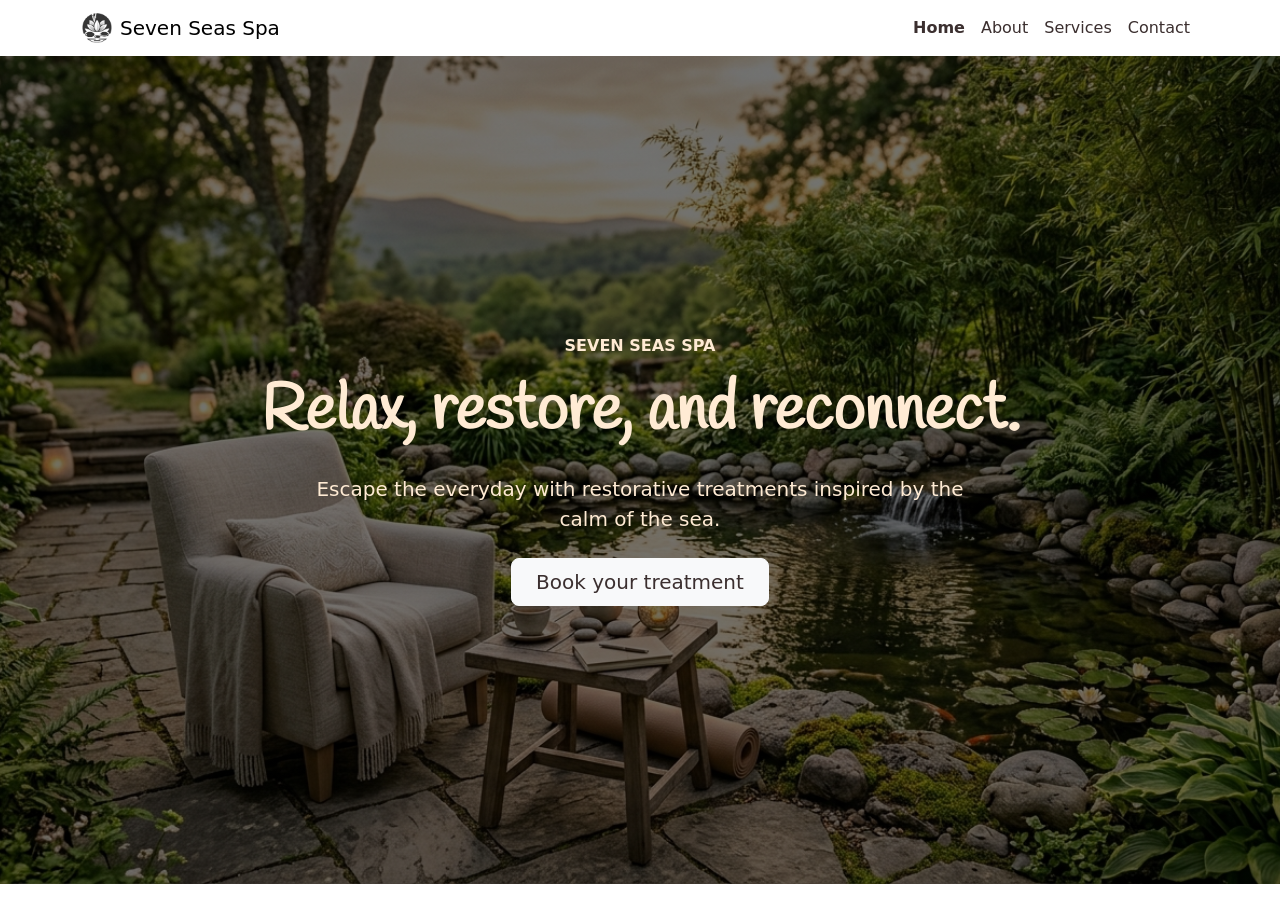
==== index.html @ 21893539 "Add hero section" ====
<!doctype html>
<html lang="en">

<head>
    <meta charset="UTF-8" />
    <meta name="viewport" content="width=device-width, initial-scale=1.0" />
    <link rel="preconnect" href="https://fonts.googleapis.com" />
    <link rel="preconnect" href="https://fonts.gstatic.com" crossorigin />
    <link href="https://fonts.googleapis.com/css2?family=Handlee&display=swap" rel="stylesheet" />
    <link href="https://cdn.jsdelivr.net/npm/bootstrap@5.3.8/dist/css/bootstrap.min.css" rel="stylesheet"
        integrity="sha384-sRIl4kxILFvY47J16cr9ZwB07vP4J8+LH7qKQnuqkuIAvNWLzeN8tE5YBujZqJLB" crossorigin="anonymous" />
    <style>
        .navbar {
            --bs-navbar-color: #3B2F2F;
            --bs-navbar-hover-color: #3B2F2F;
            --bs-navbar-active-color: #3B2F2F;
        }

        .hero-section {
            min-height: calc(100vh - 72px);
            color: #FFEBD4;
            background-image: linear-gradient(rgba(0, 0, 0, 0.55), rgba(0, 0, 0, 0.55)),
                url("assets/images/hero.jpg");
            background-position: center;
            background-repeat: no-repeat;
            background-size: cover;
        }

        .hero-section h1 {
            color: #FFEBD4;
            font-family: "Handlee", cursive;
        }

        .hero-section p {
            color: #FFEBD4 !important;
        }

        .hero-section .btn-light {
            color: #3B2F2F;
        }

        @media (max-width: 991.98px) {
            .hero-section {
                min-height: calc(100vh - 56px);
            }
        }
    </style>
    <title>Seven Seas Spa</title>
</head>

<body>
    <nav class="navbar navbar-expand-lg bg-white" aria-label="Main navigation">
        <div class="container">
            <a class="navbar-brand d-flex align-items-center gap-2" href="index.html">
                <img src="assets/images/logo.png" alt="Seven Seas Spa logo" width="30" height="30" />
                <span>Seven Seas Spa</span>
            </a>
            <button class="navbar-toggler" type="button" data-bs-toggle="collapse" data-bs-target="#mainNavigation"
                aria-controls="mainNavigation" aria-expanded="false" aria-label="Toggle navigation">
                <span class="navbar-toggler-icon"></span>
            </button>
            <div class="collapse navbar-collapse" id="mainNavigation">
                <ul class="navbar-nav ms-auto mb-2 mb-lg-0">
                    <li class="nav-item">
                        <a class="nav-link active fw-bold" aria-current="page" href="index.html">Home</a>
                    </li>
                    <li class="nav-item">
                        <a class="nav-link" href="about.html">About</a>
                    </li>
                    <li class="nav-item">
                        <a class="nav-link" href="services.html">Services</a>
                    </li>
                    <li class="nav-item">
                        <a class="nav-link" href="contact.html">Contact</a>
                    </li>
                </ul>
            </div>
        </div>
    </nav>

    <main>
        <section class="hero-section d-flex align-items-center justify-content-center text-center px-3"
            aria-labelledby="hero-title">
            <div class="container">
                <p class="text-uppercase fw-semibold mb-3">Seven Seas Spa</p>
                <h1 id="hero-title" class="display-3 fw-bold mb-4">Relax, restore, and reconnect.</h1>
                <p class="lead mx-auto mb-4" style="max-width: 42rem;">
                    Escape the everyday with restorative treatments inspired by the calm of the sea.
                </p>
                <a class="btn btn-light btn-lg px-4" href="#book-now">Book your treatment</a>
            </div>
        </section>
    </main>

    <script src="https://cdn.jsdelivr.net/npm/bootstrap@5.3.8/dist/js/bootstrap.bundle.min.js"
        integrity="sha384-FKyoEForCGlyvwx9Hj09JcYn3nv7wiPVlz7YYwJrWVcXK/BmnVDxM+D2scQbITxI"
        crossorigin="anonymous"></script>
</body>

</html>
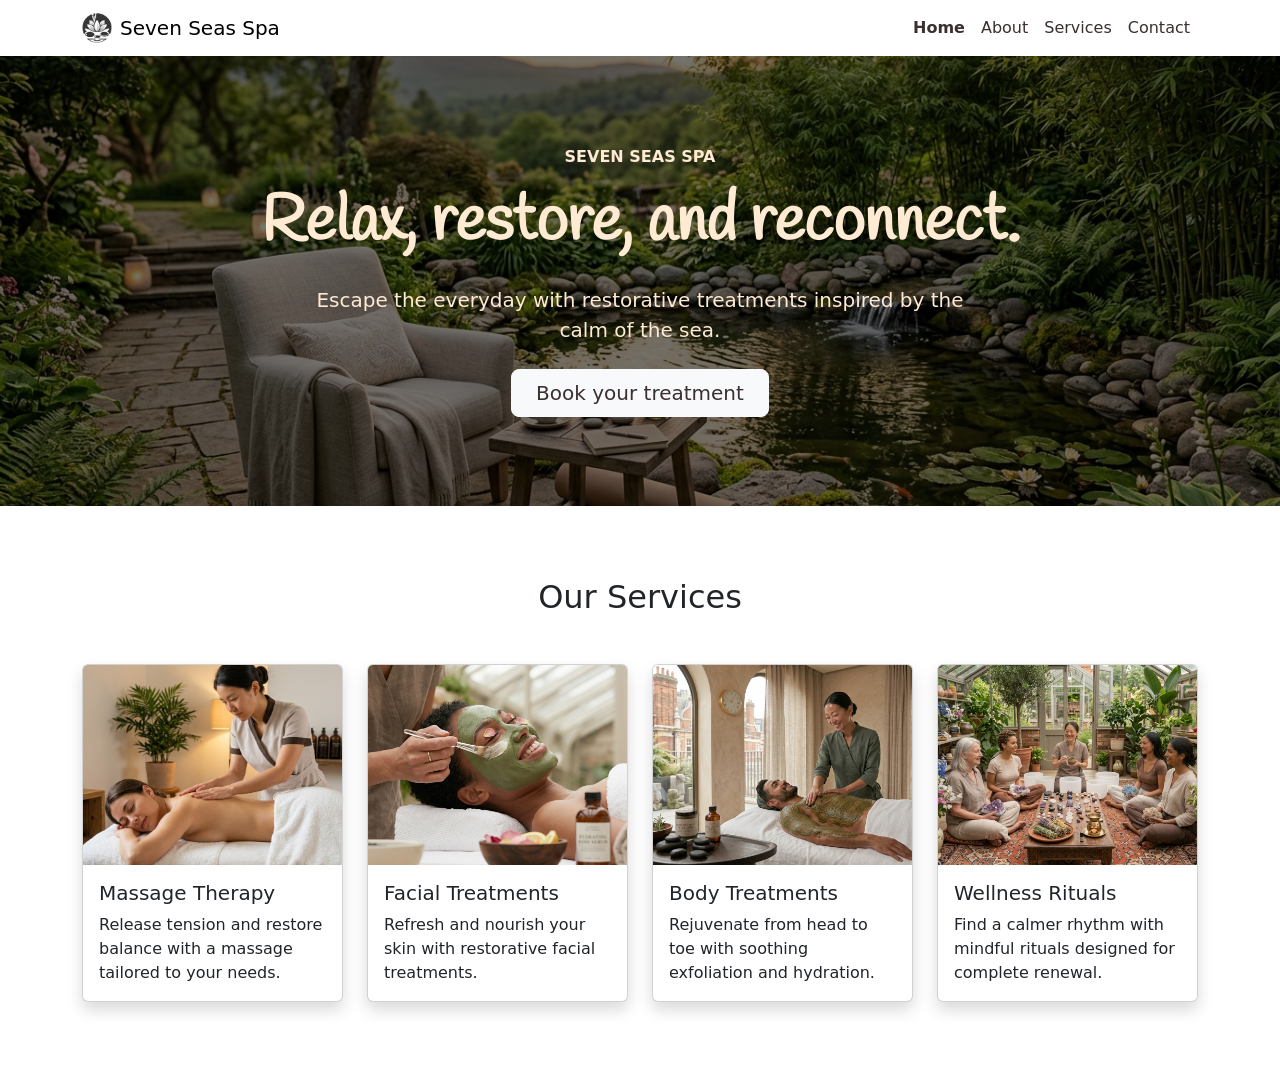
==== commit f26c9c10: "Add services section" ====
--- a/index.html
+++ b/index.html
@@ -17,7 +17,7 @@
         }
 
         .hero-section {
-            min-height: calc(100vh - 72px);
+            min-height: 50vh;
             color: #FFEBD4;
             background-image: linear-gradient(rgba(0, 0, 0, 0.55), rgba(0, 0, 0, 0.55)),
                 url("assets/images/hero.jpg");
@@ -37,6 +37,11 @@
 
         .hero-section .btn-light {
             color: #3B2F2F;
+        }
+
+        .service-card .card-img-top {
+            height: 200px;
+            object-fit: cover;
         }
 
         @media (max-width: 991.98px) {
@@ -90,6 +95,50 @@
                 <a class="btn btn-light btn-lg px-4" href="#book-now">Book your treatment</a>
             </div>
         </section>
+
+        <section class="py-5" aria-labelledby="services-title">
+            <div class="container py-4">
+                <h2 id="services-title" class="text-center mb-5">Our Services</h2>
+                <div class="row g-4">
+                    <div class="col-12 col-md-6 col-lg-3">
+                        <article class="card service-card shadow h-100">
+                            <img src="assets/images/massage.jpg" class="card-img-top" alt="Massage therapy treatment" />
+                            <div class="card-body">
+                                <h3 class="card-title h5">Massage Therapy</h3>
+                                <p class="card-text">Release tension and restore balance with a massage tailored to your needs.</p>
+                            </div>
+                        </article>
+                    </div>
+                    <div class="col-12 col-md-6 col-lg-3">
+                        <article class="card service-card shadow h-100">
+                            <img src="assets/images/facial.jpg" class="card-img-top" alt="Facial treatment" />
+                            <div class="card-body">
+                                <h3 class="card-title h5">Facial Treatments</h3>
+                                <p class="card-text">Refresh and nourish your skin with restorative facial treatments.</p>
+                            </div>
+                        </article>
+                    </div>
+                    <div class="col-12 col-md-6 col-lg-3">
+                        <article class="card service-card shadow h-100">
+                            <img src="assets/images/body.jpg" class="card-img-top" alt="Body treatment" />
+                            <div class="card-body">
+                                <h3 class="card-title h5">Body Treatments</h3>
+                                <p class="card-text">Rejuvenate from head to toe with soothing exfoliation and hydration.</p>
+                            </div>
+                        </article>
+                    </div>
+                    <div class="col-12 col-md-6 col-lg-3">
+                        <article class="card service-card shadow h-100">
+                            <img src="assets/images/wellness.jpg" class="card-img-top" alt="Peaceful wellness ritual" />
+                            <div class="card-body">
+                                <h3 class="card-title h5">Wellness Rituals</h3>
+                                <p class="card-text">Find a calmer rhythm with mindful rituals designed for complete renewal.</p>
+                            </div>
+                        </article>
+                    </div>
+                </div>
+            </div>
+        </section>
     </main>
 
     <script src="https://cdn.jsdelivr.net/npm/bootstrap@5.3.8/dist/js/bootstrap.bundle.min.js"
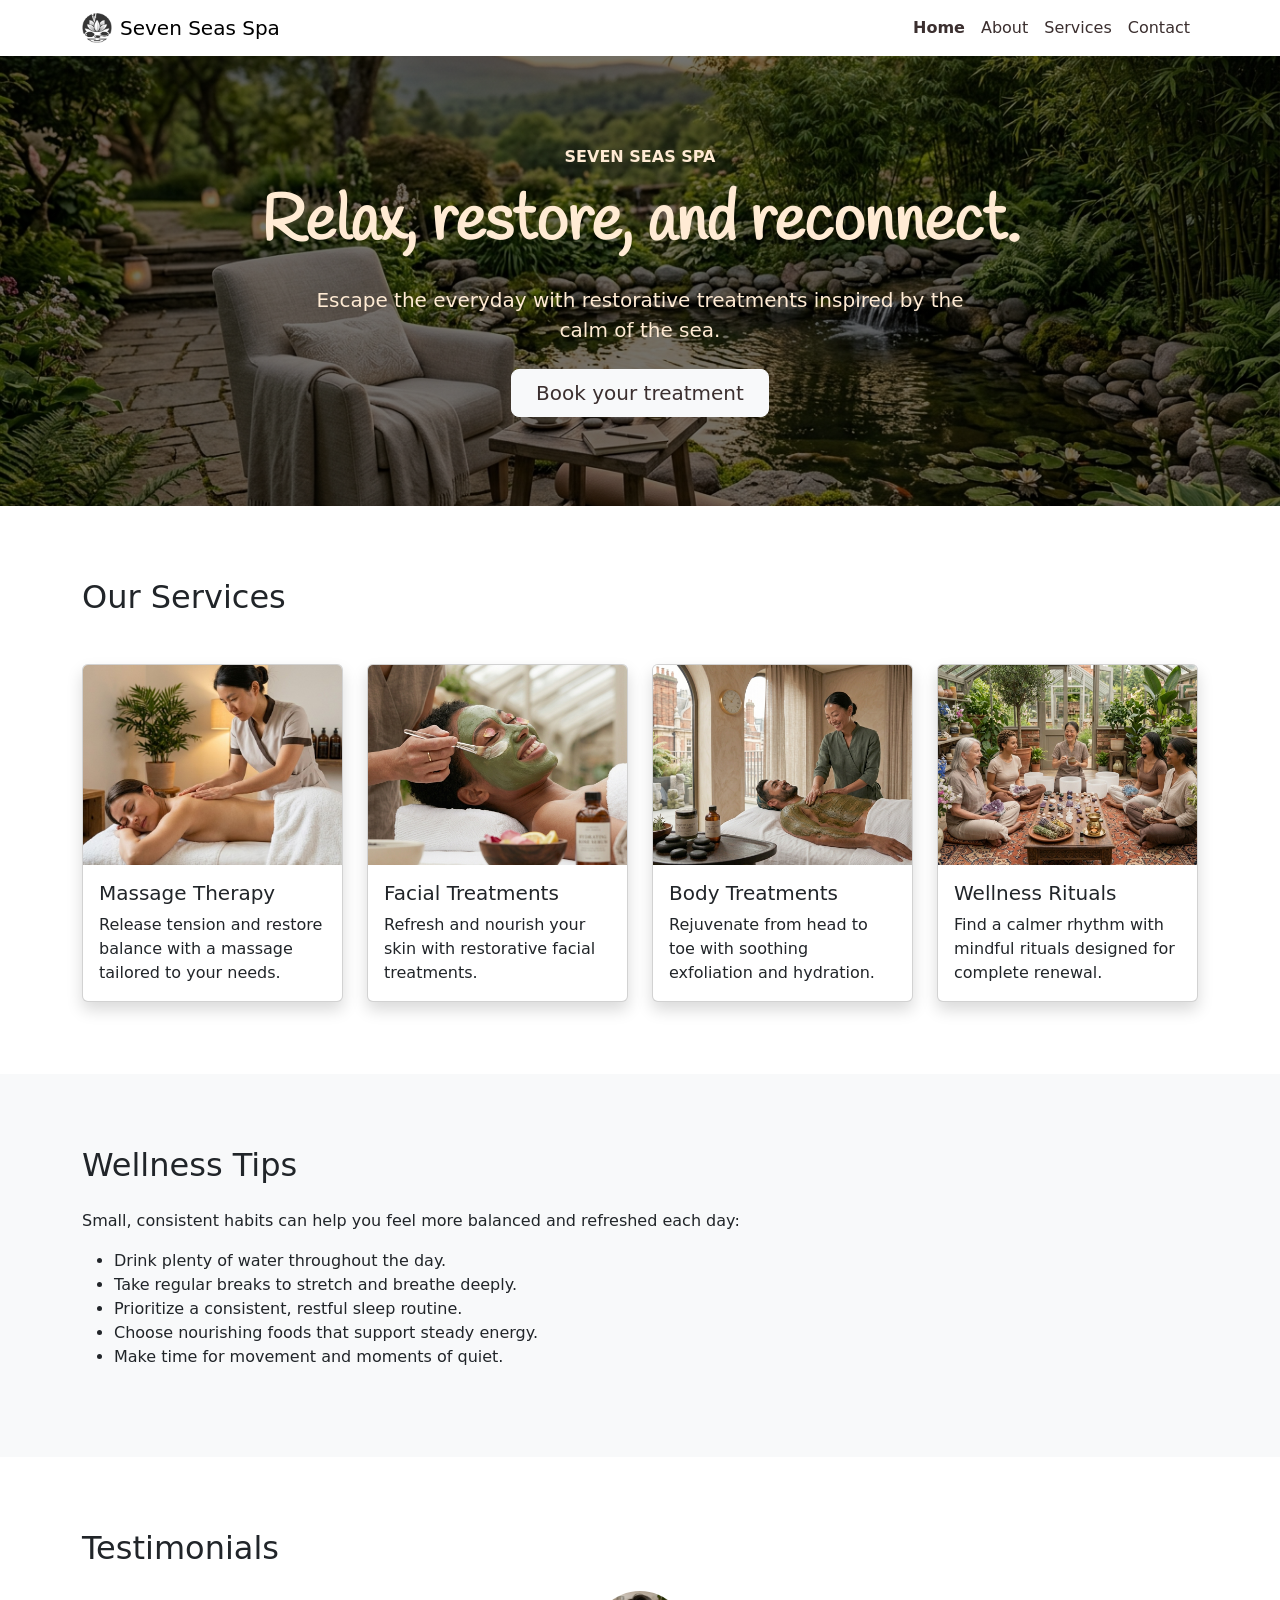
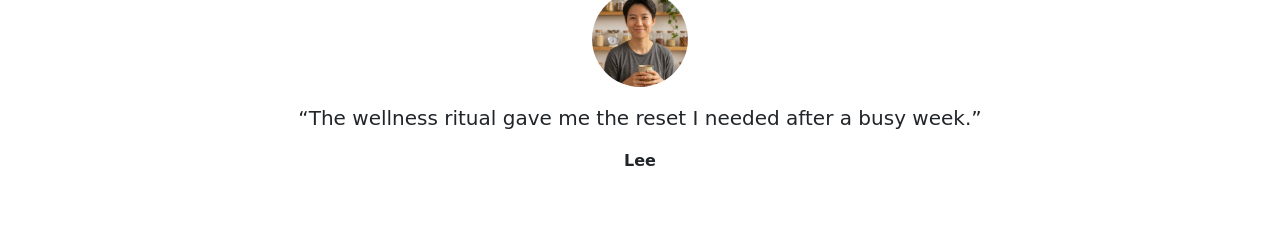
==== commit 1792b7c4: "Add wellness tips and testimonials section" ====
--- a/index.html
+++ b/index.html
@@ -44,6 +44,12 @@
             object-fit: cover;
         }
 
+        .testimonial-image {
+            width: 96px;
+            height: 96px;
+            object-fit: cover;
+        }
+
         @media (max-width: 991.98px) {
             .hero-section {
                 min-height: calc(100vh - 56px);
@@ -98,7 +104,7 @@
 
         <section class="py-5" aria-labelledby="services-title">
             <div class="container py-4">
-                <h2 id="services-title" class="text-center mb-5">Our Services</h2>
+                <h2 id="services-title" class="mb-5">Our Services</h2>
                 <div class="row g-4">
                     <div class="col-12 col-md-6 col-lg-3">
                         <article class="card service-card shadow h-100">
@@ -136,6 +142,80 @@
                             </div>
                         </article>
                     </div>
+                </div>
+            </div>
+        </section>
+
+        <section class="py-5 bg-light" aria-labelledby="wellness-tips-title">
+            <div class="container py-4">
+                <h2 id="wellness-tips-title" class="mb-4">Wellness Tips</h2>
+                <p class="mb-3" style="max-width: 42rem;">
+                    Small, consistent habits can help you feel more balanced and refreshed each day:
+                </p>
+                <ul style="max-width: 42rem;">
+                    <li>Drink plenty of water throughout the day.</li>
+                    <li>Take regular breaks to stretch and breathe deeply.</li>
+                    <li>Prioritize a consistent, restful sleep routine.</li>
+                    <li>Choose nourishing foods that support steady energy.</li>
+                    <li>Make time for movement and moments of quiet.</li>
+                </ul>
+            </div>
+        </section>
+
+        <section class="py-5" aria-labelledby="testimonials-title">
+            <div class="container py-4">
+                <h2 id="testimonials-title" class="mb-4">Testimonials</h2>
+                <div id="testimonialsCarousel" class="carousel slide" data-bs-ride="carousel">
+                    <div class="carousel-indicators">
+                        <button type="button" data-bs-target="#testimonialsCarousel" data-bs-slide-to="0"
+                            class="active" aria-current="true" aria-label="Testimonial 1"></button>
+                        <button type="button" data-bs-target="#testimonialsCarousel" data-bs-slide-to="1"
+                            aria-label="Testimonial 2"></button>
+                        <button type="button" data-bs-target="#testimonialsCarousel" data-bs-slide-to="2"
+                            aria-label="Testimonial 3"></button>
+                    </div>
+                    <div class="carousel-inner">
+                        <div class="carousel-item active">
+                            <img src="assets/images/lee.jpg" class="testimonial-image d-block mx-auto rounded-circle"
+                                alt="Lee, spa guest" />
+                            <div class="text-center mt-3">
+                                <blockquote class="blockquote">
+                                    <p>“The wellness ritual gave me the reset I needed after a busy week.”</p>
+                                </blockquote>
+                                <p class="fw-semibold mb-0">Lee</p>
+                            </div>
+                        </div>
+                        <div class="carousel-item">
+                            <img src="assets/images/maria.jpg" class="testimonial-image d-block mx-auto rounded-circle"
+                                alt="Maria, spa guest" />
+                            <div class="text-center mt-3">
+                                <blockquote class="blockquote">
+                                    <p>“My facial treatment left my skin glowing and my whole day feeling brighter.”</p>
+                                </blockquote>
+                                <p class="fw-semibold mb-0">Maria</p>
+                            </div>
+                        </div>
+                        <div class="carousel-item">
+                            <img src="assets/images/rahul.jpg" class="testimonial-image d-block mx-auto rounded-circle"
+                                alt="Rahul, spa guest" />
+                            <div class="text-center mt-3">
+                                <blockquote class="blockquote">
+                                    <p>“The massage left me feeling completely refreshed and deeply relaxed.”</p>
+                                </blockquote>
+                                <p class="fw-semibold mb-0">Rahul</p>
+                            </div>
+                        </div>
+                    </div>
+                    <button class="carousel-control-prev" type="button" data-bs-target="#testimonialsCarousel"
+                        data-bs-slide="prev">
+                        <span class="carousel-control-prev-icon" aria-hidden="true"></span>
+                        <span class="visually-hidden">Previous testimonial</span>
+                    </button>
+                    <button class="carousel-control-next" type="button" data-bs-target="#testimonialsCarousel"
+                        data-bs-slide="next">
+                        <span class="carousel-control-next-icon" aria-hidden="true"></span>
+                        <span class="visually-hidden">Next testimonial</span>
+                    </button>
                 </div>
             </div>
         </section>
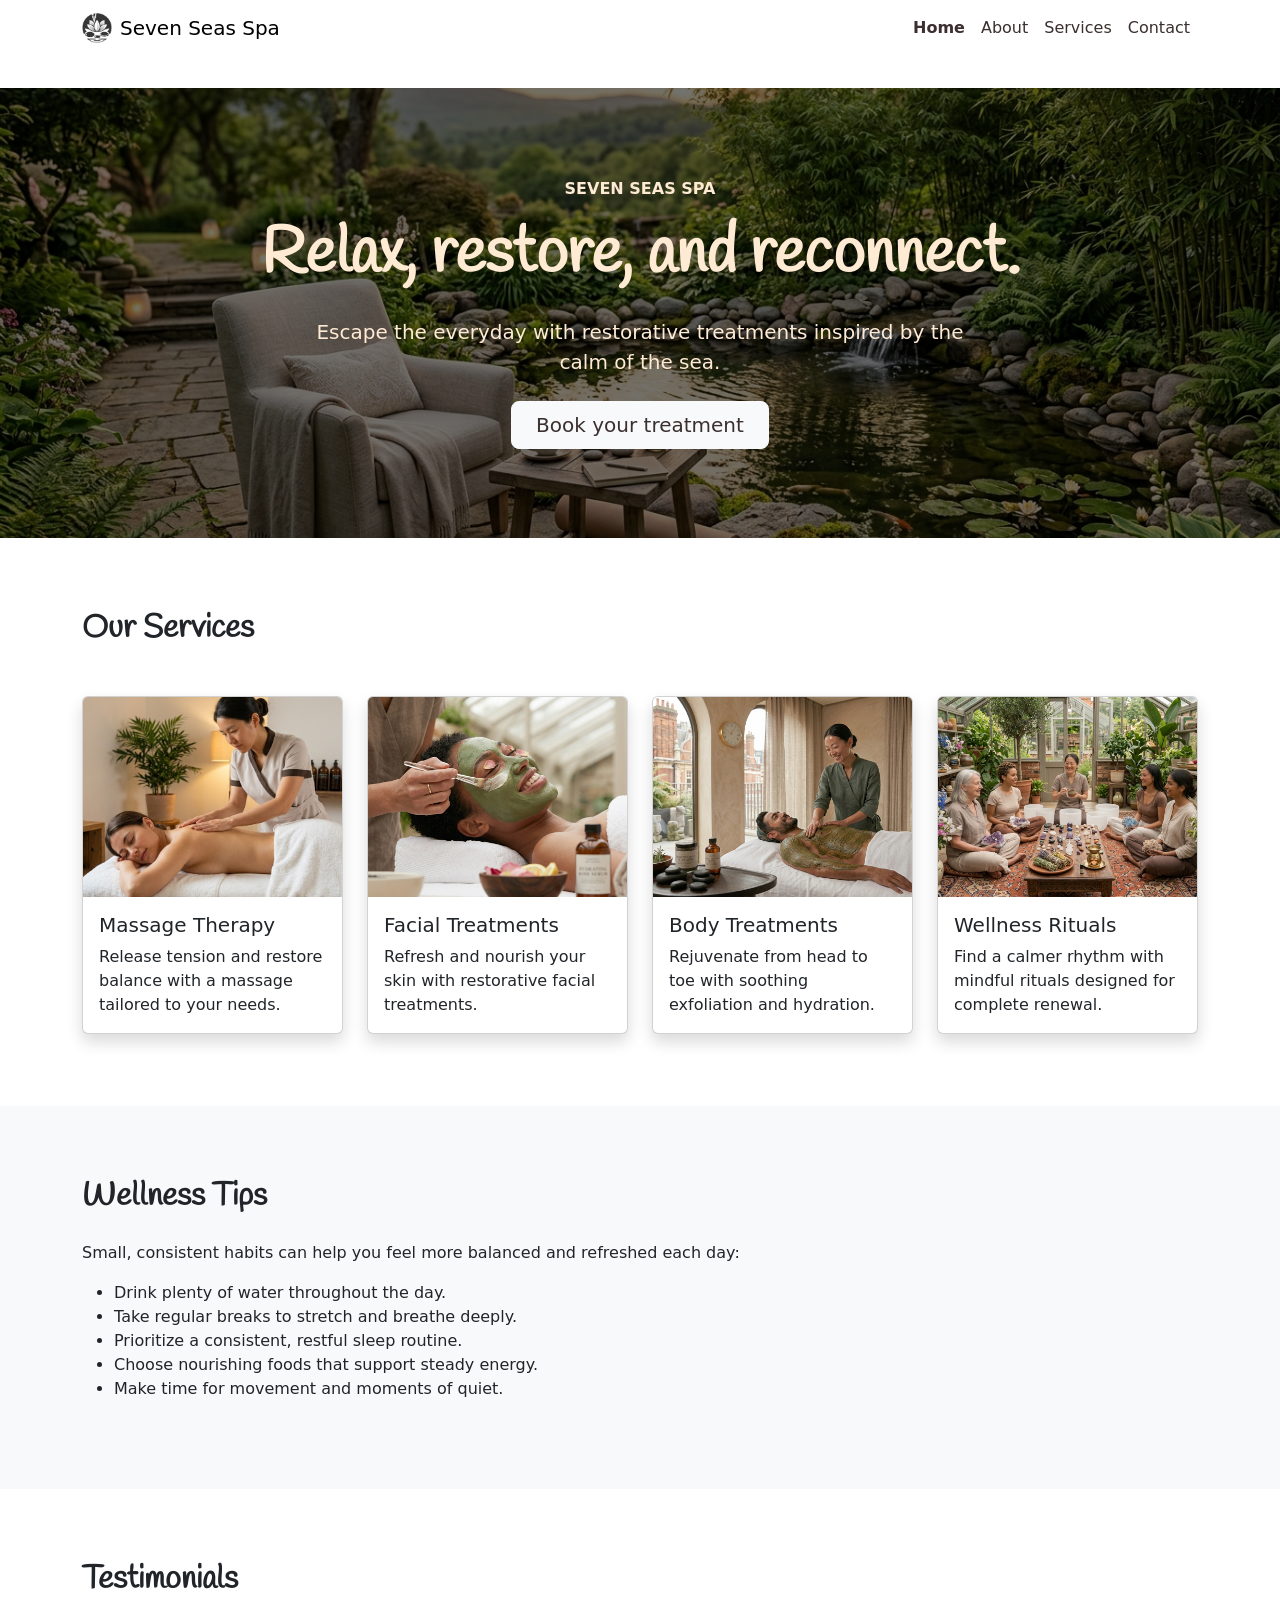
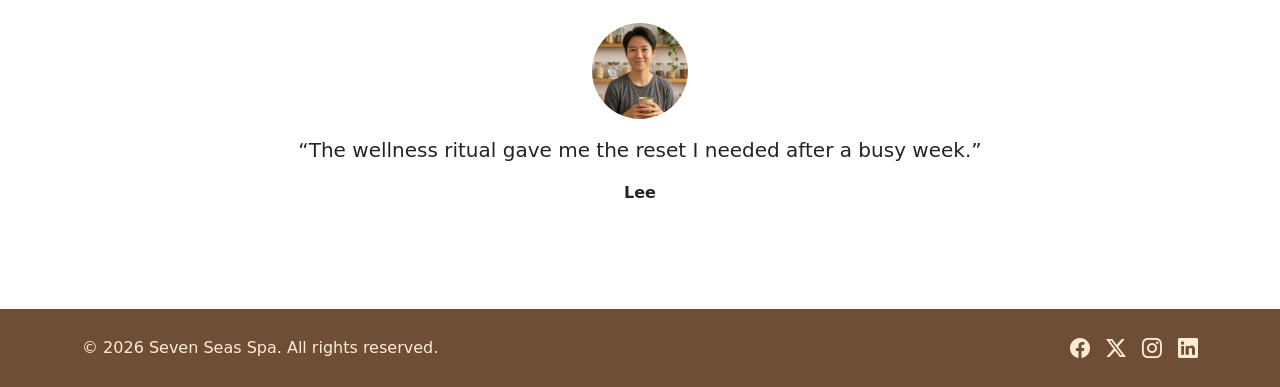
==== commit aa48cf23: "Add footer and adjust navbar" ====
--- a/index.html
+++ b/index.html
@@ -9,11 +9,16 @@
     <link href="https://fonts.googleapis.com/css2?family=Handlee&display=swap" rel="stylesheet" />
     <link href="https://cdn.jsdelivr.net/npm/bootstrap@5.3.8/dist/css/bootstrap.min.css" rel="stylesheet"
         integrity="sha384-sRIl4kxILFvY47J16cr9ZwB07vP4J8+LH7qKQnuqkuIAvNWLzeN8tE5YBujZqJLB" crossorigin="anonymous" />
+    <link rel="stylesheet" href="https://cdn.jsdelivr.net/npm/bootstrap-icons@1.13.1/font/bootstrap-icons.min.css" />
     <style>
         .navbar {
             --bs-navbar-color: #3B2F2F;
             --bs-navbar-hover-color: #3B2F2F;
             --bs-navbar-active-color: #3B2F2F;
+        }
+
+        main {
+            margin: 2rem 0;
         }
 
         .hero-section {
@@ -31,6 +36,11 @@
             font-family: "Handlee", cursive;
         }
 
+        main h2 {
+            font-family: "Handlee", cursive;
+            font-weight: 700;
+        }
+
         .hero-section p {
             color: #FFEBD4 !important;
         }
@@ -42,6 +52,11 @@
         .service-card .card-img-top {
             height: 200px;
             object-fit: cover;
+        }
+
+        .site-footer {
+            background-color: #6F4E37;
+            color: #FFEBD4;
         }
 
         .testimonial-image {
@@ -60,7 +75,7 @@
 </head>
 
 <body>
-    <nav class="navbar navbar-expand-lg bg-white" aria-label="Main navigation">
+    <nav class="navbar navbar-expand-lg sticky-top bg-white" aria-label="Main navigation">
         <div class="container">
             <a class="navbar-brand d-flex align-items-center gap-2" href="index.html">
                 <img src="assets/images/logo.png" alt="Seven Seas Spa logo" width="30" height="30" />
@@ -221,6 +236,26 @@
         </section>
     </main>
 
+    <footer class="site-footer py-4">
+        <div class="container d-flex flex-column flex-sm-row align-items-sm-center justify-content-between gap-3">
+            <p class="mb-0">&copy; 2026 Seven Seas Spa. All rights reserved.</p>
+            <div class="d-flex gap-3" aria-label="Social media links">
+                <a class="text-reset fs-5" href="https://www.facebook.com" aria-label="Facebook">
+                    <i class="bi bi-facebook" aria-hidden="true"></i>
+                </a>
+                <a class="text-reset fs-5" href="https://x.com" aria-label="X">
+                    <i class="bi bi-twitter-x" aria-hidden="true"></i>
+                </a>
+                <a class="text-reset fs-5" href="https://www.instagram.com" aria-label="Instagram">
+                    <i class="bi bi-instagram" aria-hidden="true"></i>
+                </a>
+                <a class="text-reset fs-5" href="https://www.linkedin.com" aria-label="LinkedIn">
+                    <i class="bi bi-linkedin" aria-hidden="true"></i>
+                </a>
+            </div>
+        </div>
+    </footer>
+
     <script src="https://cdn.jsdelivr.net/npm/bootstrap@5.3.8/dist/js/bootstrap.bundle.min.js"
         integrity="sha384-FKyoEForCGlyvwx9Hj09JcYn3nv7wiPVlz7YYwJrWVcXK/BmnVDxM+D2scQbITxI"
         crossorigin="anonymous"></script>
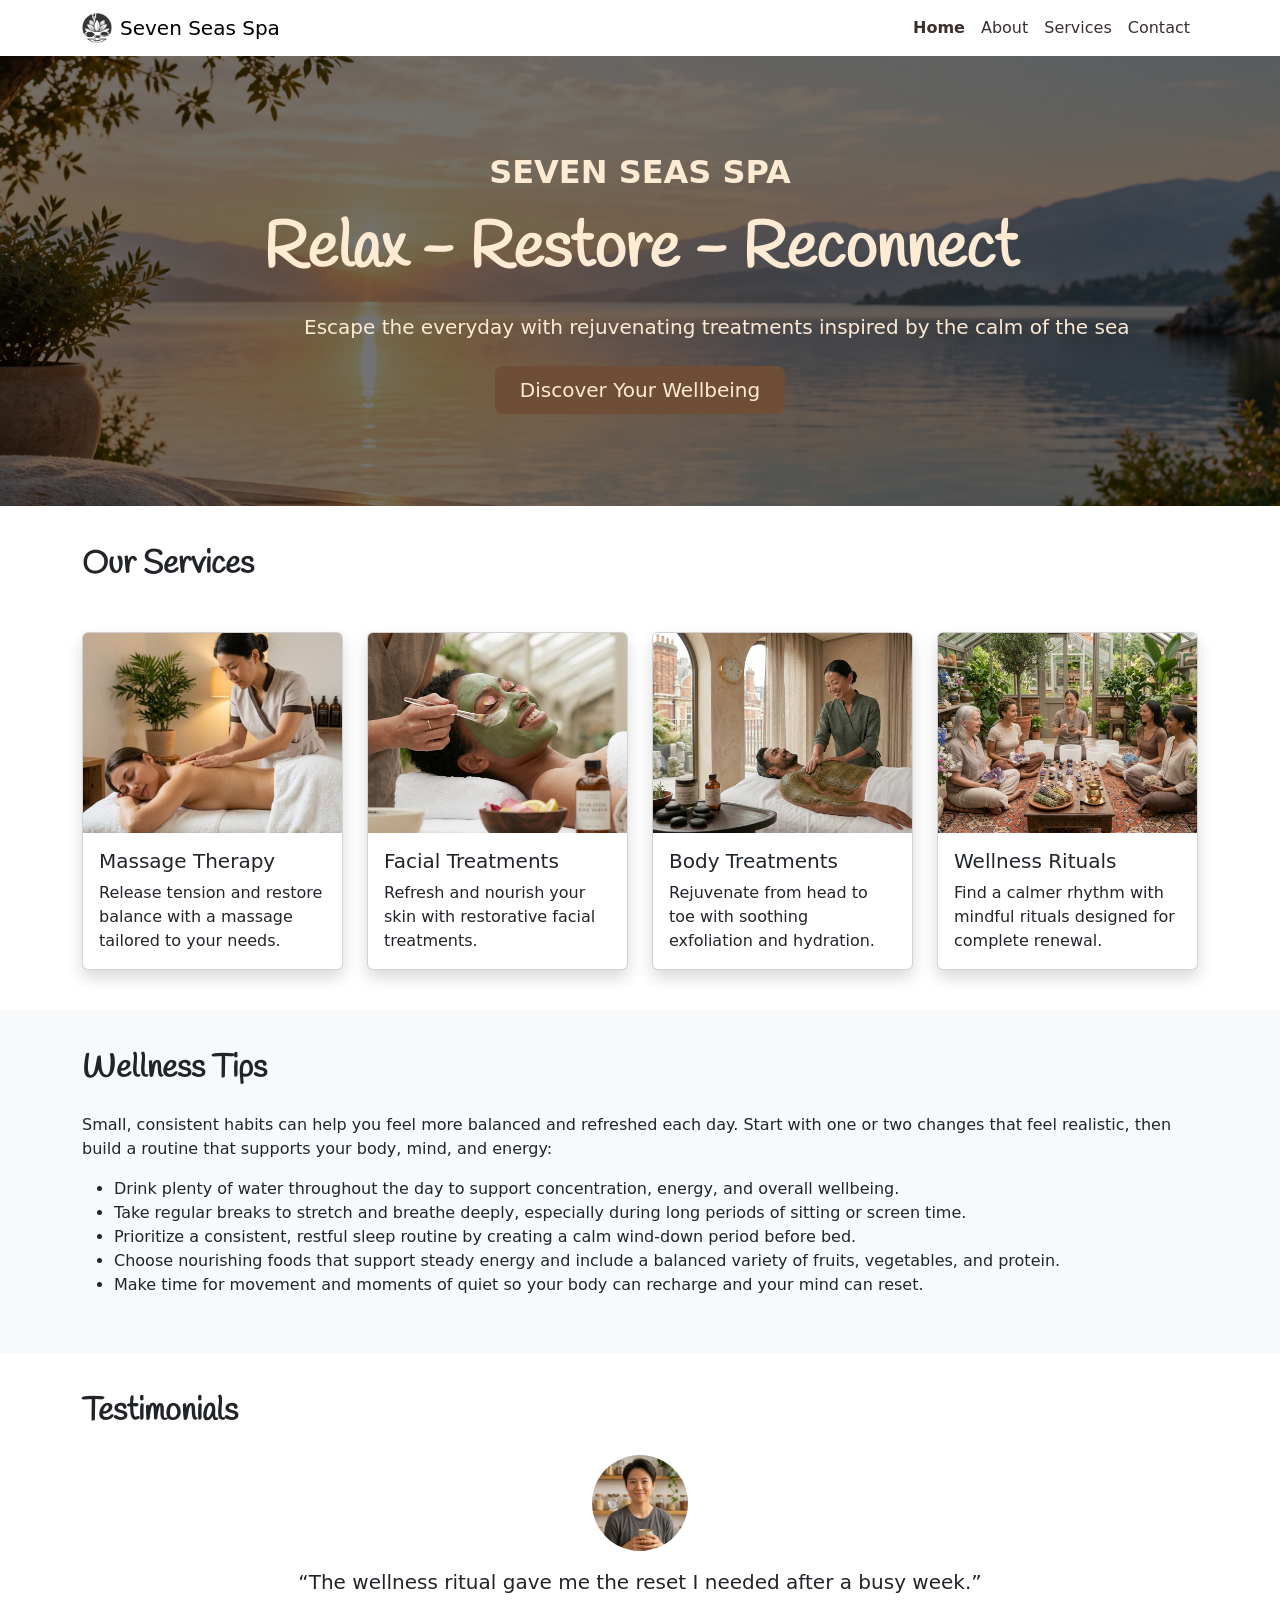
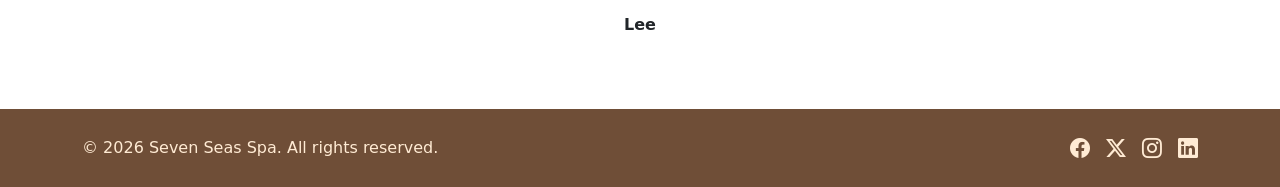
==== commit ceda9060: "Update" ====
--- a/index.html
+++ b/index.html
@@ -2,75 +2,15 @@
 <html lang="en">
 
 <head>
-    <meta charset="UTF-8" />
-    <meta name="viewport" content="width=device-width, initial-scale=1.0" />
-    <link rel="preconnect" href="https://fonts.googleapis.com" />
-    <link rel="preconnect" href="https://fonts.gstatic.com" crossorigin />
-    <link href="https://fonts.googleapis.com/css2?family=Handlee&display=swap" rel="stylesheet" />
+    <meta charset="UTF-8">
+    <meta name="viewport" content="width=device-width, initial-scale=1.0">
+    <link rel="preconnect" href="https://fonts.googleapis.com">
+    <link rel="preconnect" href="https://fonts.gstatic.com" crossorigin>
+    <link href="https://fonts.googleapis.com/css2?family=Handlee&display=swap" rel="stylesheet">
     <link href="https://cdn.jsdelivr.net/npm/bootstrap@5.3.8/dist/css/bootstrap.min.css" rel="stylesheet"
-        integrity="sha384-sRIl4kxILFvY47J16cr9ZwB07vP4J8+LH7qKQnuqkuIAvNWLzeN8tE5YBujZqJLB" crossorigin="anonymous" />
-    <link rel="stylesheet" href="https://cdn.jsdelivr.net/npm/bootstrap-icons@1.13.1/font/bootstrap-icons.min.css" />
-    <style>
-        .navbar {
-            --bs-navbar-color: #3B2F2F;
-            --bs-navbar-hover-color: #3B2F2F;
-            --bs-navbar-active-color: #3B2F2F;
-        }
-
-        main {
-            margin: 2rem 0;
-        }
-
-        .hero-section {
-            min-height: 50vh;
-            color: #FFEBD4;
-            background-image: linear-gradient(rgba(0, 0, 0, 0.55), rgba(0, 0, 0, 0.55)),
-                url("assets/images/hero.jpg");
-            background-position: center;
-            background-repeat: no-repeat;
-            background-size: cover;
-        }
-
-        .hero-section h1 {
-            color: #FFEBD4;
-            font-family: "Handlee", cursive;
-        }
-
-        main h2 {
-            font-family: "Handlee", cursive;
-            font-weight: 700;
-        }
-
-        .hero-section p {
-            color: #FFEBD4 !important;
-        }
-
-        .hero-section .btn-light {
-            color: #3B2F2F;
-        }
-
-        .service-card .card-img-top {
-            height: 200px;
-            object-fit: cover;
-        }
-
-        .site-footer {
-            background-color: #6F4E37;
-            color: #FFEBD4;
-        }
-
-        .testimonial-image {
-            width: 96px;
-            height: 96px;
-            object-fit: cover;
-        }
-
-        @media (max-width: 991.98px) {
-            .hero-section {
-                min-height: calc(100vh - 56px);
-            }
-        }
-    </style>
+        integrity="sha384-sRIl4kxILFvY47J16cr9ZwB07vP4J8+LH7qKQnuqkuIAvNWLzeN8tE5YBujZqJLB" crossorigin="anonymous">
+    <link rel="stylesheet" href="https://cdn.jsdelivr.net/npm/bootstrap-icons@1.13.1/font/bootstrap-icons.min.css">
+    <link rel="stylesheet" href="assets/css/styles.css">
     <title>Seven Seas Spa</title>
 </head>
 
@@ -78,7 +18,7 @@
     <nav class="navbar navbar-expand-lg sticky-top bg-white" aria-label="Main navigation">
         <div class="container">
             <a class="navbar-brand d-flex align-items-center gap-2" href="index.html">
-                <img src="assets/images/logo.png" alt="Seven Seas Spa logo" width="30" height="30" />
+                <img src="assets/images/logo.png" alt="Seven Seas Spa logo" width="30" height="30">
                 <span>Seven Seas Spa</span>
             </a>
             <button class="navbar-toggler" type="button" data-bs-toggle="collapse" data-bs-target="#mainNavigation"
@@ -108,52 +48,56 @@
         <section class="hero-section d-flex align-items-center justify-content-center text-center px-3"
             aria-labelledby="hero-title">
             <div class="container">
-                <p class="text-uppercase fw-semibold mb-3">Seven Seas Spa</p>
-                <h1 id="hero-title" class="display-3 fw-bold mb-4">Relax, restore, and reconnect.</h1>
+                <p class="text-uppercase fw-semibold fs-2 mb-3">Seven Seas Spa</p>
+                <h1 id="hero-title" class="display-3 fw-bold mb-4">Relax - Restore - Reconnect</h1>
                 <p class="lead mx-auto mb-4" style="max-width: 42rem;">
-                    Escape the everyday with restorative treatments inspired by the calm of the sea.
+                    Escape the everyday with rejuvenating treatments inspired by the calm of the sea
                 </p>
-                <a class="btn btn-light btn-lg px-4" href="#book-now">Book your treatment</a>
-            </div>
-        </section>
-
-        <section class="py-5" aria-labelledby="services-title">
+                <a class="btn btn-light btn-lg px-4" href="contact.html">Discover Your Wellbeing</a>
+            </div>
+        </section>
+
+        <section class="py-3" aria-labelledby="services-title">
             <div class="container py-4">
                 <h2 id="services-title" class="mb-5">Our Services</h2>
                 <div class="row g-4">
                     <div class="col-12 col-md-6 col-lg-3">
                         <article class="card service-card shadow h-100">
-                            <img src="assets/images/massage.jpg" class="card-img-top" alt="Massage therapy treatment" />
+                            <img src="assets/images/massage.jpg" class="card-img-top" alt="Massage therapy treatment">
                             <div class="card-body">
                                 <h3 class="card-title h5">Massage Therapy</h3>
-                                <p class="card-text">Release tension and restore balance with a massage tailored to your needs.</p>
-                            </div>
-                        </article>
-                    </div>
-                    <div class="col-12 col-md-6 col-lg-3">
-                        <article class="card service-card shadow h-100">
-                            <img src="assets/images/facial.jpg" class="card-img-top" alt="Facial treatment" />
+                                <p class="card-text">Release tension and restore balance with a massage tailored to your
+                                    needs.</p>
+                            </div>
+                        </article>
+                    </div>
+                    <div class="col-12 col-md-6 col-lg-3">
+                        <article class="card service-card shadow h-100">
+                            <img src="assets/images/facial.jpg" class="card-img-top" alt="Facial treatment">
                             <div class="card-body">
                                 <h3 class="card-title h5">Facial Treatments</h3>
-                                <p class="card-text">Refresh and nourish your skin with restorative facial treatments.</p>
-                            </div>
-                        </article>
-                    </div>
-                    <div class="col-12 col-md-6 col-lg-3">
-                        <article class="card service-card shadow h-100">
-                            <img src="assets/images/body.jpg" class="card-img-top" alt="Body treatment" />
+                                <p class="card-text">Refresh and nourish your skin with restorative facial treatments.
+                                </p>
+                            </div>
+                        </article>
+                    </div>
+                    <div class="col-12 col-md-6 col-lg-3">
+                        <article class="card service-card shadow h-100">
+                            <img src="assets/images/body.jpg" class="card-img-top" alt="Body treatment">
                             <div class="card-body">
                                 <h3 class="card-title h5">Body Treatments</h3>
-                                <p class="card-text">Rejuvenate from head to toe with soothing exfoliation and hydration.</p>
-                            </div>
-                        </article>
-                    </div>
-                    <div class="col-12 col-md-6 col-lg-3">
-                        <article class="card service-card shadow h-100">
-                            <img src="assets/images/wellness.jpg" class="card-img-top" alt="Peaceful wellness ritual" />
+                                <p class="card-text">Rejuvenate from head to toe with soothing exfoliation and
+                                    hydration.</p>
+                            </div>
+                        </article>
+                    </div>
+                    <div class="col-12 col-md-6 col-lg-3">
+                        <article class="card service-card shadow h-100">
+                            <img src="assets/images/wellness.jpg" class="card-img-top" alt="Peaceful wellness ritual">
                             <div class="card-body">
                                 <h3 class="card-title h5">Wellness Rituals</h3>
-                                <p class="card-text">Find a calmer rhythm with mindful rituals designed for complete renewal.</p>
+                                <p class="card-text">Find a calmer rhythm with mindful rituals designed for complete
+                                    renewal.</p>
                             </div>
                         </article>
                     </div>
@@ -161,29 +105,30 @@
             </div>
         </section>
 
-        <section class="py-5 bg-light" aria-labelledby="wellness-tips-title">
+        <section class="py-3 bg-light" aria-labelledby="wellness-tips-title">
             <div class="container py-4">
                 <h2 id="wellness-tips-title" class="mb-4">Wellness Tips</h2>
-                <p class="mb-3" style="max-width: 42rem;">
-                    Small, consistent habits can help you feel more balanced and refreshed each day:
+                <p class="mb-3">
+                    Small, consistent habits can help you feel more balanced and refreshed each day. Start with one or
+                    two changes that feel realistic, then build a routine that supports your body, mind, and energy:
                 </p>
-                <ul style="max-width: 42rem;">
-                    <li>Drink plenty of water throughout the day.</li>
-                    <li>Take regular breaks to stretch and breathe deeply.</li>
-                    <li>Prioritize a consistent, restful sleep routine.</li>
-                    <li>Choose nourishing foods that support steady energy.</li>
-                    <li>Make time for movement and moments of quiet.</li>
+                <ul>
+                    <li>Drink plenty of water throughout the day to support concentration, energy, and overall wellbeing.</li>
+                    <li>Take regular breaks to stretch and breathe deeply, especially during long periods of sitting or screen time.</li>
+                    <li>Prioritize a consistent, restful sleep routine by creating a calm wind-down period before bed.</li>
+                    <li>Choose nourishing foods that support steady energy and include a balanced variety of fruits, vegetables, and protein.</li>
+                    <li>Make time for movement and moments of quiet so your body can recharge and your mind can reset.</li>
                 </ul>
             </div>
         </section>
 
-        <section class="py-5" aria-labelledby="testimonials-title">
+        <section class="py-3" aria-labelledby="testimonials-title">
             <div class="container py-4">
                 <h2 id="testimonials-title" class="mb-4">Testimonials</h2>
                 <div id="testimonialsCarousel" class="carousel slide" data-bs-ride="carousel">
                     <div class="carousel-indicators">
-                        <button type="button" data-bs-target="#testimonialsCarousel" data-bs-slide-to="0"
-                            class="active" aria-current="true" aria-label="Testimonial 1"></button>
+                        <button type="button" data-bs-target="#testimonialsCarousel" data-bs-slide-to="0" class="active"
+                            aria-current="true" aria-label="Testimonial 1"></button>
                         <button type="button" data-bs-target="#testimonialsCarousel" data-bs-slide-to="1"
                             aria-label="Testimonial 2"></button>
                         <button type="button" data-bs-target="#testimonialsCarousel" data-bs-slide-to="2"
@@ -192,7 +137,7 @@
                     <div class="carousel-inner">
                         <div class="carousel-item active">
                             <img src="assets/images/lee.jpg" class="testimonial-image d-block mx-auto rounded-circle"
-                                alt="Lee, spa guest" />
+                                alt="Lee, spa guest">
                             <div class="text-center mt-3">
                                 <blockquote class="blockquote">
                                     <p>“The wellness ritual gave me the reset I needed after a busy week.”</p>
@@ -202,7 +147,7 @@
                         </div>
                         <div class="carousel-item">
                             <img src="assets/images/maria.jpg" class="testimonial-image d-block mx-auto rounded-circle"
-                                alt="Maria, spa guest" />
+                                alt="Maria, spa guest">
                             <div class="text-center mt-3">
                                 <blockquote class="blockquote">
                                     <p>“My facial treatment left my skin glowing and my whole day feeling brighter.”</p>
@@ -212,10 +157,10 @@
                         </div>
                         <div class="carousel-item">
                             <img src="assets/images/rahul.jpg" class="testimonial-image d-block mx-auto rounded-circle"
-                                alt="Rahul, spa guest" />
+                                alt="Rahul, spa guest">
                             <div class="text-center mt-3">
                                 <blockquote class="blockquote">
-                                    <p>“The massage left me feeling completely refreshed and deeply relaxed.”</p>
+                                    <p>“The body treatment and massage left me feeling completely refreshed and deeply relaxed.”</p>
                                 </blockquote>
                                 <p class="fw-semibold mb-0">Rahul</p>
                             </div>
@@ -239,17 +184,20 @@
     <footer class="site-footer py-4">
         <div class="container d-flex flex-column flex-sm-row align-items-sm-center justify-content-between gap-3">
             <p class="mb-0">&copy; 2026 Seven Seas Spa. All rights reserved.</p>
-            <div class="d-flex gap-3" aria-label="Social media links">
-                <a class="text-reset fs-5" href="https://www.facebook.com" aria-label="Facebook">
+            <div class="d-flex gap-3">
+                <a class="text-reset fs-5" href="https://www.facebook.com" target="_blank" rel="noopener noreferrer"
+                    aria-label="Facebook">
                     <i class="bi bi-facebook" aria-hidden="true"></i>
                 </a>
-                <a class="text-reset fs-5" href="https://x.com" aria-label="X">
+                <a class="text-reset fs-5" href="https://x.com" target="_blank" rel="noopener noreferrer" aria-label="X">
                     <i class="bi bi-twitter-x" aria-hidden="true"></i>
                 </a>
-                <a class="text-reset fs-5" href="https://www.instagram.com" aria-label="Instagram">
+                <a class="text-reset fs-5" href="https://www.instagram.com" target="_blank" rel="noopener noreferrer"
+                    aria-label="Instagram">
                     <i class="bi bi-instagram" aria-hidden="true"></i>
                 </a>
-                <a class="text-reset fs-5" href="https://www.linkedin.com" aria-label="LinkedIn">
+                <a class="text-reset fs-5" href="https://www.linkedin.com" target="_blank" rel="noopener noreferrer"
+                    aria-label="LinkedIn">
                     <i class="bi bi-linkedin" aria-hidden="true"></i>
                 </a>
             </div>
--- a/assets/css/styles.css
+++ b/assets/css/styles.css
@@ -0,0 +1,112 @@
+        body {
+            min-height: 100vh;
+            display: flex;
+            flex-direction: column;
+        }
+
+        main {
+            flex: 1;
+            margin: 0 0 2rem;
+        }
+
+        .navbar {
+            --bs-navbar-color: #3B2F2F;
+            --bs-navbar-hover-color: #3B2F2F;
+            --bs-navbar-active-color: #3B2F2F;
+        }
+
+        .hero-section {
+            min-height: 50vh;
+            color: #FFEBD4;
+            background-image: linear-gradient(rgba(0, 0, 0, 0.55), rgba(0, 0, 0, 0.55)),
+                url(../images/hero.png);
+            background-position: center;
+            background-repeat: no-repeat;
+            background-size: cover;
+        }
+
+        .hero-section h1 {
+            color: #FFEBD4;
+            font-family: "Handlee", cursive;
+        }
+
+        main h2 {
+            font-family: "Handlee", cursive;
+            font-weight: 700;
+        }
+
+        .hero-section p {
+            color: #FFEBD4 !important;
+        }
+
+        .hero-section .btn-light {
+            background-color: #6F4E37;
+            border-color: #6F4E37;
+            color: #FFEBD4;
+        }
+
+        .hero-section .btn-light:hover,
+        .hero-section .btn-light:focus-visible {
+            background-color: #3B2F2F;
+            border-color: #3B2F2F;
+            color: #FFEBD4;
+        }
+
+        @media (min-width: 768px) {
+            .hero-section .lead {
+                white-space: nowrap;
+            }
+        }
+
+        .service-card .card-img-top {
+            height: 200px;
+            object-fit: cover;
+        }
+
+        .services-list .service-card .card-img-top {
+            height: 360px;
+        }
+
+        .service-card .btn-primary,
+        .contact-form .btn-primary,
+        .thankyou-page .btn-primary {
+            background-color: #6F4E37;
+            border-color: #6F4E37;
+            color: #FFEBD4;
+        }
+
+        .service-card .btn-primary:hover,
+        .service-card .btn-primary:focus-visible,
+        .contact-form .btn-primary:hover,
+        .contact-form .btn-primary:focus-visible,
+        .thankyou-page .btn-primary:hover,
+        .thankyou-page .btn-primary:focus-visible {
+            background-color: #3B2F2F;
+            border-color: #3B2F2F;
+            color: #FFEBD4;
+        }
+
+        .site-footer {
+            background-color: #6F4E37;
+            color: #FFEBD4;
+        }
+
+        .testimonial-image {
+            width: 96px;
+            height: 96px;
+            object-fit: cover;
+        }
+
+        .team-image {
+            width: 100%;
+            aspect-ratio: 1 / 1;
+            display: block;
+            object-fit: cover;
+            object-position: center;
+        }
+
+        @media (max-width: 991.98px) {
+            .hero-section {
+                min-height: calc(100vh - 56px);
+            }
+        }
